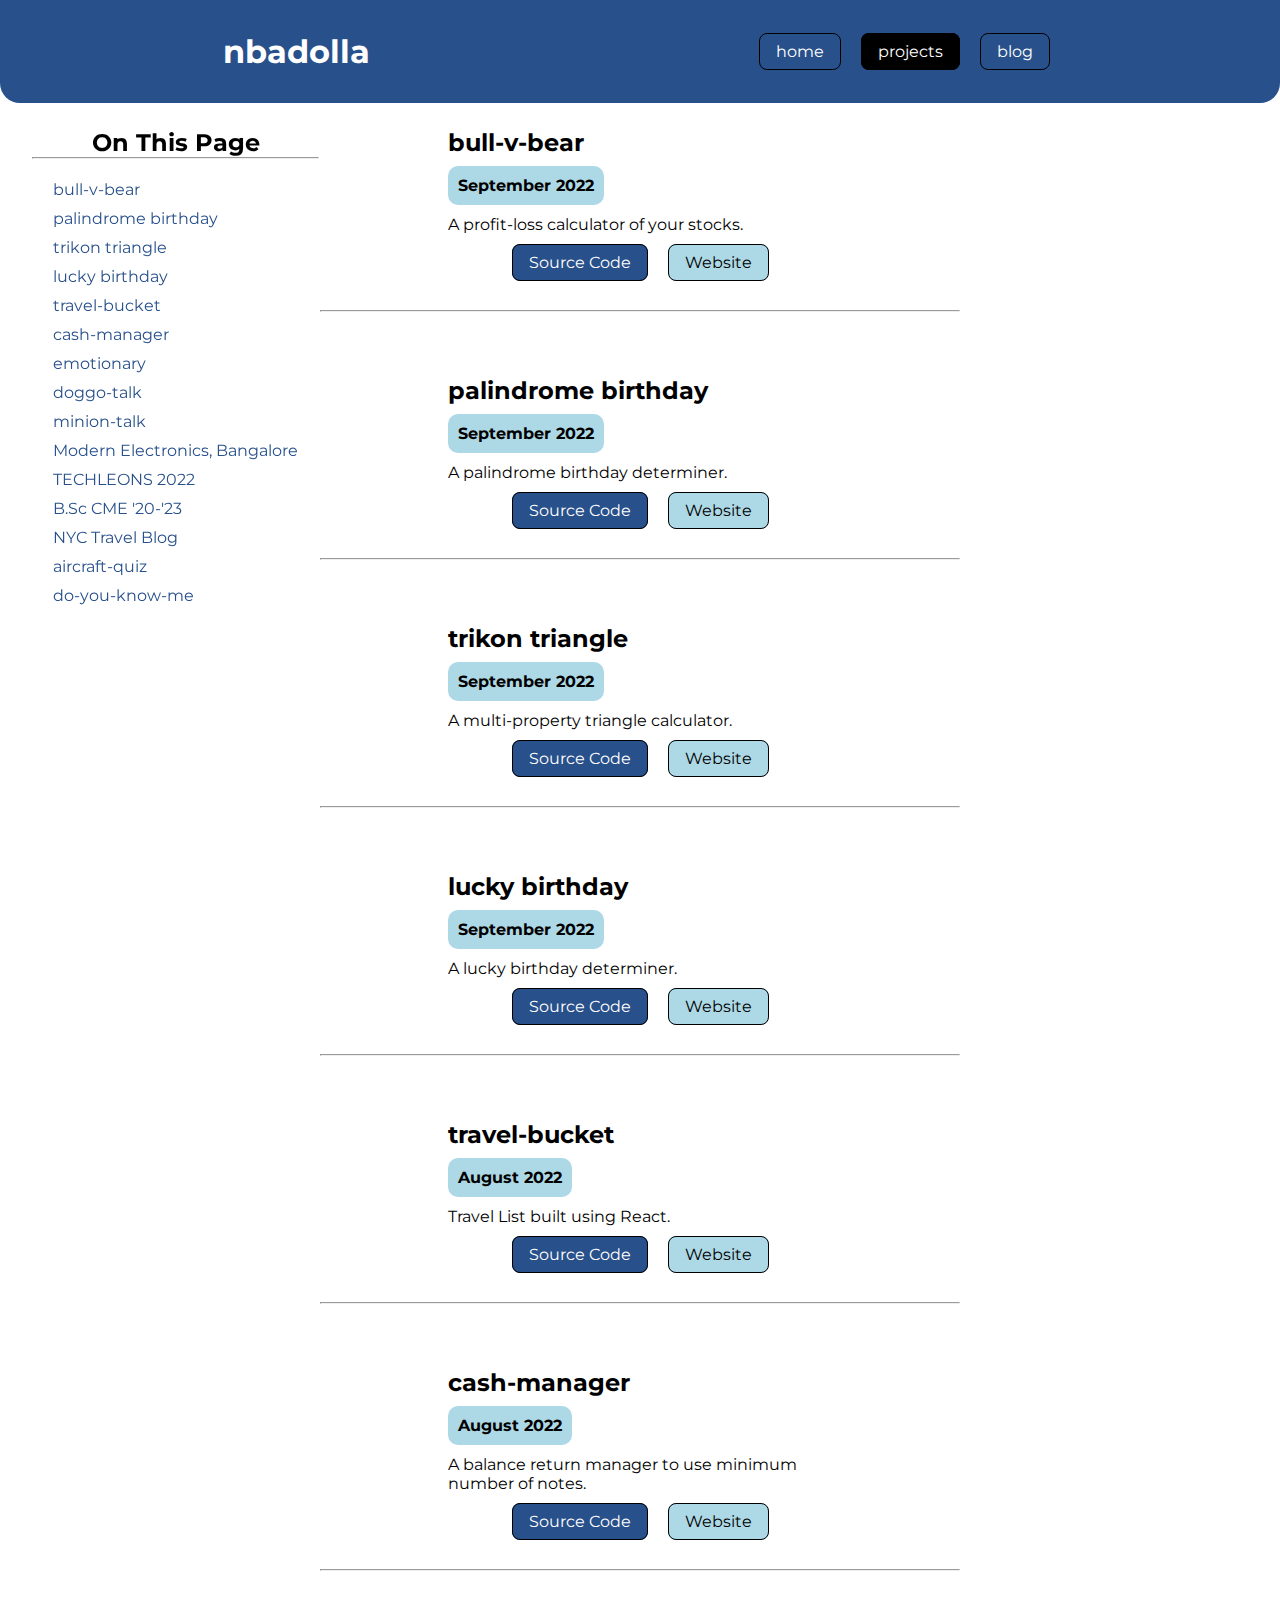
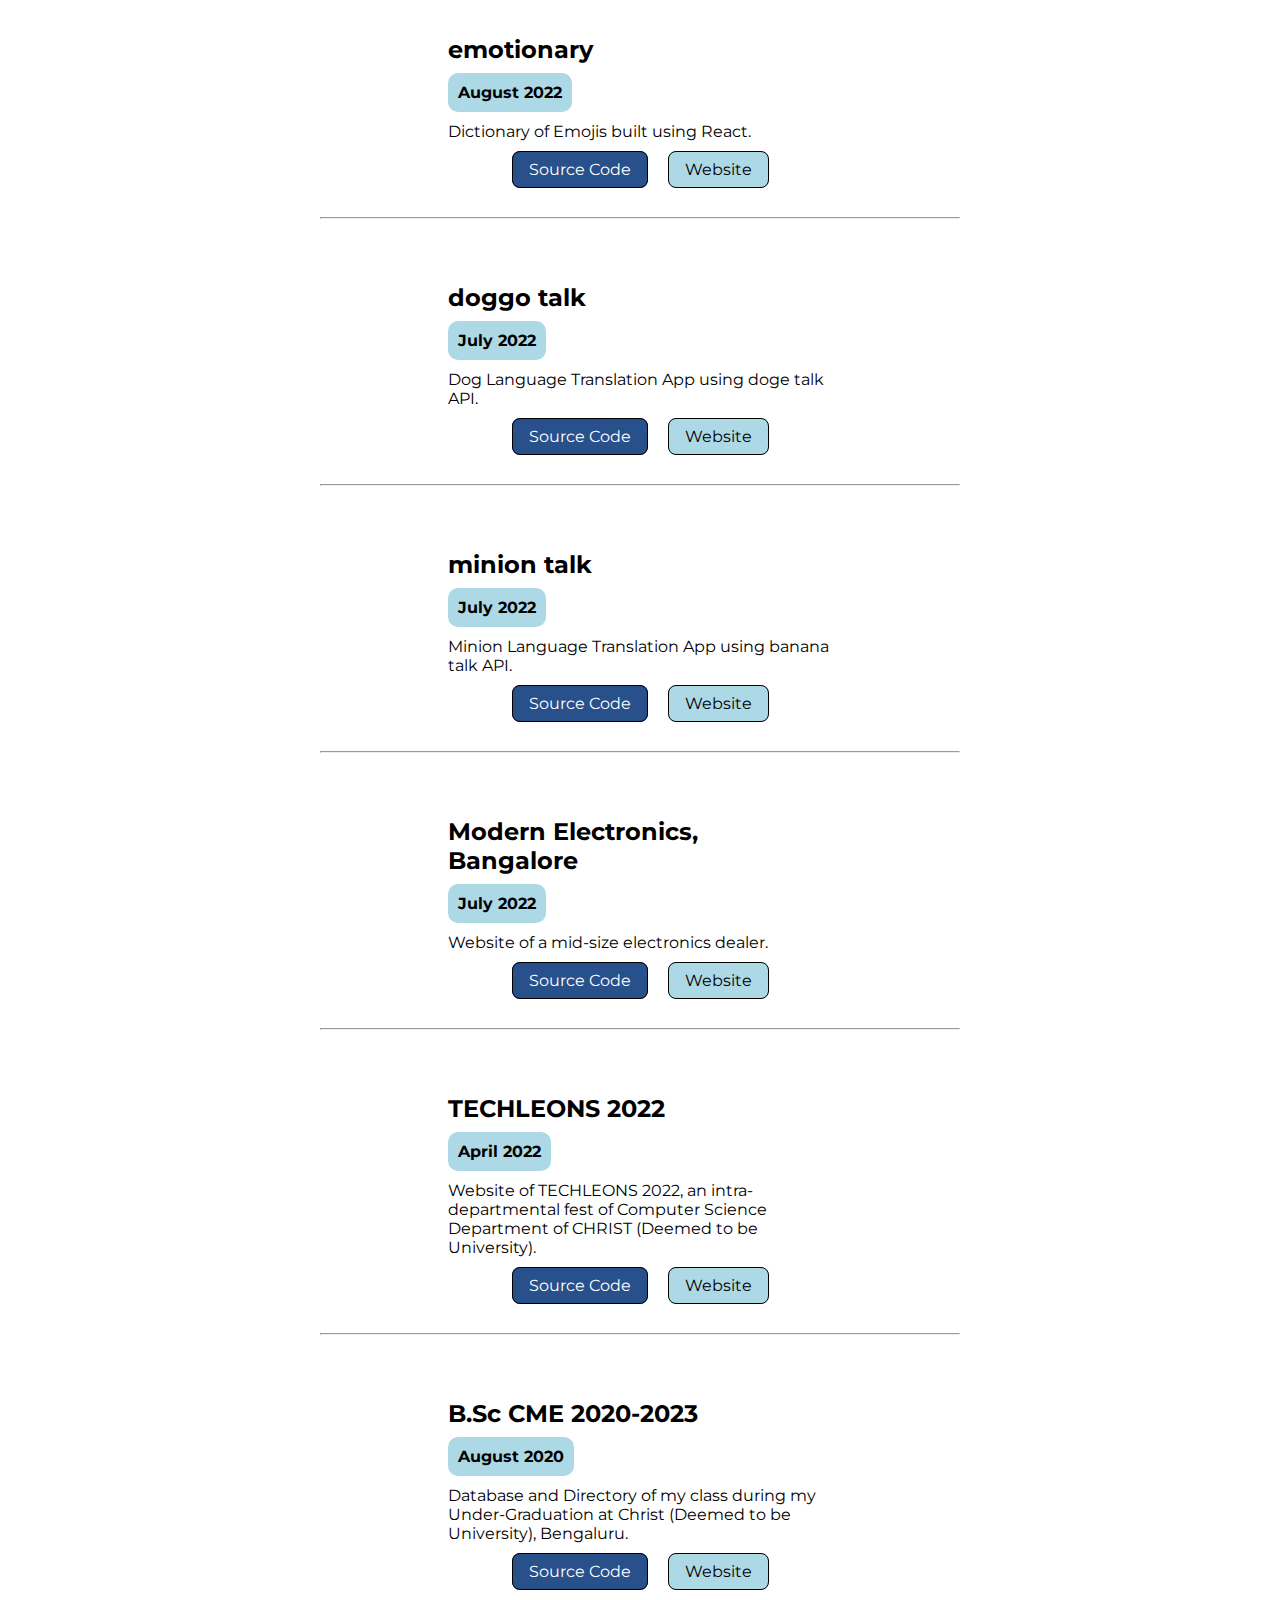
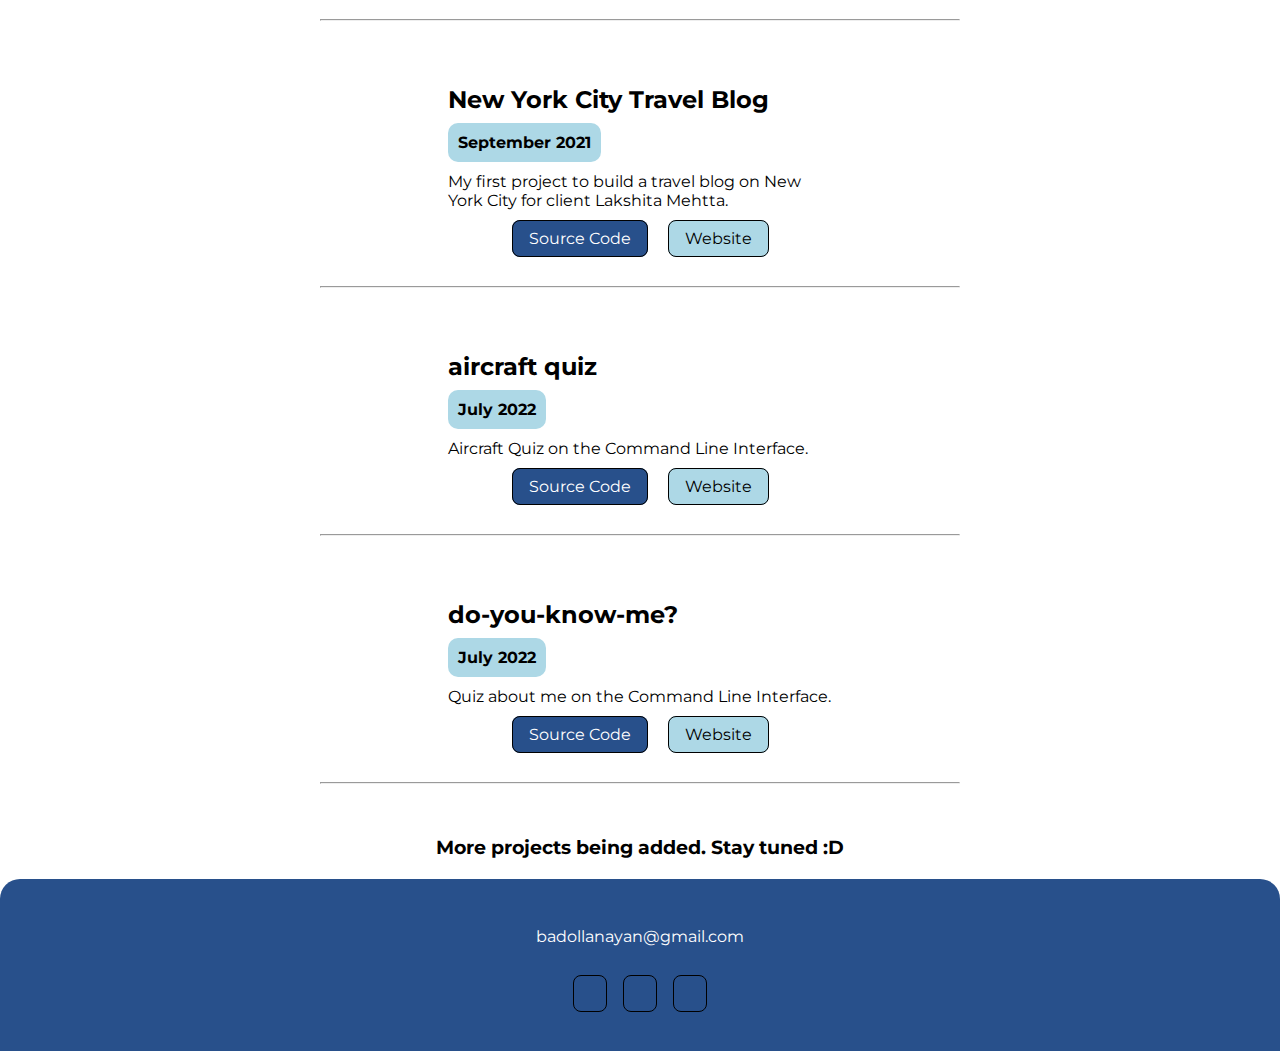
==== projects.html @ 05ab6049 "re setup" ====
<!DOCTYPE html>
<html lang="en">
<head>
    <meta charset="UTF-8">
    <meta http-equiv="X-UA-Compatible" content="IE=edge">
    <meta name="viewport" content="width=device-width, initial-scale=1.0">
    <link rel="stylesheet" href="https://use.fontawesome.com/releases/v5.6.1/css/all.css" integrity="sha384-gfdkjb5BdAXd+lj+gudLWI+BXq4IuLW5IT+brZEZsLFm++aCMlF1V92rMkPaX4PP" crossorigin="anonymous">
    <link rel="shortcut icon" type="image/x-icon" href="./favicon_io/favicon.ico">
    <link rel="stylesheet" href="style.css">
    <title>nbadolla | portfolio</title>
</head>
<body>
    <header>
        <h1>nbadolla</h1>
        <nav>
            <a class="links" href="index.html">home</a>
            <!-- <a class="links" href="about.html">about me</a> -->
            <a class="links active" href="projects.html">projects</a>
            <a class="links" href="blog.html">blog</a>
        </nav>
    </header>

    <!-- <img src="Web_Developer.png"> -->

    <div class="container">
        <div class="contents">
            <h2>On This Page</h2>
            <hr>
            <div class="connect">
                <a href="projects.html#stocks">bull-v-bear</a>
                <a href="projects.html#palindrome">palindrome birthday</a>
                <a href="projects.html#triangle">trikon triangle</a>
                <a href="projects.html#lucky">lucky birthday</a>
                <!-- <a href="projects.html#birthday">good birthday-bad birthday</a> -->
                <a href="projects.html#travel">travel-bucket</a>
                <a href="projects.html#cashManager">cash-manager</a>
                <a href="projects.html#emoji">emotionary</a>
                <!-- <a href="projects.html#timer">tick-tock</a> -->
                <a href="projects.html#dog">doggo-talk</a>
                <a href="projects.html#minion">minion-talk</a>
                <a href="projects.html#modern">Modern Electronics, Bangalore</a>
                <a href="projects.html#techleons">TECHLEONS 2022</a>
                <!-- <a href="projects.html#todo">todo list</a> -->
                <a href="projects.html#cme">B.Sc CME '20-'23</a>
                <a href="projects.html#nyc">NYC Travel Blog</a>
                <a href="projects.html#aircraft">aircraft-quiz</a>
                <a href="projects.html#knowMe">do-you-know-me</a>
            </div>
        </div>
        <div class="projects">
            <div id="stocks" class="project">
                <div class="info">
                    <h2 class="name">bull-v-bear</h2>
                    <br>
                    <h4 class="date">September 2022</h4>
                    <br>
                    <p class="desc">A profit-loss calculator of your stocks.</p>
                    <br>
                </div>
                <div class="attachments">
                    <a class="links" href="https://github.com/nayanbadolla/profit-loss" target="_blank">Source Code</a>
                    <a class="link" href="https://nbadolla-profit-loss.netlify.app" target="_blank">Website</a>
                </div>
                <br><br>
                <hr>
            </div>
            <div id="palindrome" class="project">
                <div class="info">
                    <h2 class="name">palindrome birthday</h2>
                    <br>
                    <h4 class="date">September 2022</h4>
                    <br>
                    <p class="desc">A palindrome birthday determiner.</p>
                    <br>
                </div>
                <div class="attachments">
                    <a class="links" href="https://github.com/nayanbadolla/palindrome-birthday" target="_blank">Source Code</a>
                    <a class="link" href="https://nbadolla-palindrome-birthday.netlify.app" target="_blank">Website</a>
                </div>
                <br><br>
                <hr>
            </div>
            <div id="triangle" class="project">
                <div class="info">
                    <h2 class="name">trikon triangle</h2>
                    <br>
                    <h4 class="date">September 2022</h4>
                    <br>
                    <p class="desc">A multi-property triangle calculator.</p>
                    <br>
                </div>
                <div class="attachments">
                    <a class="links" href="https://github.com/nayanbadolla/triangle-gk" target="_blank">Source Code</a>
                    <a class="link" href="https://nbadolla-triangle-gk.netlify.app" target="_blank">Website</a>
                </div>
                <br><br>
                <hr>
            </div>
            <div id="lucky" class="project">
                <div class="info">
                    <h2 class="name">lucky birthday</h2>
                    <br>
                    <h4 class="date">September 2022</h4>
                    <br>
                    <p class="desc">A lucky birthday determiner.</p>
                    <br>
                </div>
                <div class="attachments">
                    <a class="links" href="https://github.com/nayanbadolla/lucky-birthday" target="_blank">Source Code</a>
                    <a class="link" href="https://nbadolla-lucky-birthday.netlify.app" target="_blank">Website</a>
                </div>
                <br><br>
                <hr>
            </div>
            <div id="travel" class="project">
                <div class="info">
                    <h2 class="name">travel-bucket</h2>
                    <br>
                    <h4 class="date">August 2022</h4>
                    <br>
                    <p class="desc">Travel List built using React.</p>
                    <br>
                </div>
                <div class="attachments">
                    <a class="links" href="https://github.com/nayanbadolla/travel-recommendation" target="_blank">Source Code</a>
                    <a class="link" href="https://1vpzcv.csb.app/" target="_blank">Website</a>
                </div>
                <br><br>
                <hr>
            </div>
            <div id="cashManager" class="project">
                <div class="info">
                    <h2 class="name">cash-manager</h2>
                    <br>
                    <h4 class="date">August 2022</h4>
                    <br>
                    <p class="desc">A balance return manager to use minimum number of notes.</p>
                    <br>
                </div>
                <div class="attachments">
                    <a class="links" href="https://github.com/nayanbadolla/cash-manager" target="_blank">Source Code</a>
                    <a class="link" href="https://nbadolla-cash-manager.netlify.app" target="_blank">Website</a>
                </div>
                <br><br>
                <hr>
            </div>
            <div id="emoji" class="project">
                <div class="info">
                    <h2 class="name">emotionary</h2>
                    <br>
                    <h4 class="date">August 2022</h4>
                    <br>
                    <p class="desc">Dictionary of Emojis built using React.</p>
                    <br>
                </div>
                <div class="attachments">
                    <a class="links" href="https://github.com/nayanbadolla/emotionary" target="_blank">Source Code</a>
                    <a class="link" href="https://0i3nyo.csb.app/" target="_blank">Website</a>
                </div>
                <br><br>
                <hr>
            </div>
            <!-- <div id="timer" class="project">
                <div class="info">
                    <h2 class="name">tick-tock</h2>
                    <br>
                    <h4 class="date">August 2022</h4>
                    <br>
                    <p class="desc">Timer App built using React</p>
                    <br>
                </div>
                <div class="attachments">
                    <a class="links" href="https://github.com/nayanbadolla/timer-app" target="_blank">Source Code</a>
                    <a class="link" href="https://b72f94.csb.app/" target="_blank">Website</a>
                </div>
                <br><br>
                <hr>
            </div> -->
            <div id="dog" class="project">
                <div class="info">
                    <h2 class="name">doggo talk</h2>
                    <br>
                    <h4 class="date">July 2022</h4>
                    <br>
                    <p class="desc">Dog Language Translation App using doge talk API.</p>
                    <br>
                </div>
                <div class="attachments">
                    <a class="links" href="https://github.com/nayanbadolla/doggo-talk" target="_blank">Source Code</a>
                    <a class="link" href="https://nbadolla-doggo-talk.netlify.app" target="_blank">Website</a>
                </div>
                <br><br>
                <hr>
            </div>
            <div id="minion" class="project">
                <div class="info">
                    <h2 class="name">minion talk</h2>
                    <br>
                    <h4 class="date">July 2022</h4>
                    <br>
                    <p class="desc">Minion Language Translation App using banana talk API.</p>
                    <br>
                </div>
                <div class="attachments">
                    <a class="links" href="https://github.com/nayanbadolla/minion-talk" target="_blank">Source Code</a>
                    <a class="link" href="https://nbadolla-minion-talk.netlify.app" target="_blank">Website</a>
                </div>
                <br><br>
                <hr>
            </div>
            <div id="modern" class="project">
                <div class="info">
                    <h2 class="name">Modern Electronics, Bangalore</h2>
                    <br>
                    <h4 class="date">July 2022</h4>
                    <br>
                    <p class="desc">Website of a mid-size electronics dealer.</p>
                    <br>
                </div>
                <div class="attachments">
                    <a class="links" href="https://github.com/nayanbadolla/modern-elec-blr" target="_blank">Source Code</a>
                    <a class="link" href="https://modern-elec-blr.netlify.app" target="_blank">Website</a>
                </div>
                <br><br>
                <hr>
            </div>
            <div id="techleons" class="project">
                <div class="info">
                    <h2 class="name">TECHLEONS 2022</h2>
                    <br>
                    <h4 class="date">April 2022</h4>
                    <br>
                    <p class="desc">Website of TECHLEONS 2022, an intra-departmental fest of Computer Science Department of CHRIST (Deemed to be University).</p>
                    <br>
                </div>
                <div class="attachments">
                    <a class="links" href="https://github.com/nayanbadolla/techleons-christ" target="_blank">Source Code</a>
                    <a class="link" href="https://techleons-christuniversity.netlify.app" target="_blank">Website</a>
                </div>
                <br><br>
                <hr>
            </div>
            <!-- <div id="todo" class="project">
                <div class="info">
                    <h2 class="name">todo list</h2>
                    <br>
                    <h4 class="date">June 2022</h4>
                    <br>
                    <p class="desc">A Todo App to write down all chores and tasks.</p>
                    <br>
                </div>
                <div class="attachments">
                    <a class="links" href="https://github.com/nayanbadolla/todoapp" target="_blank">Source Code</a>
                    <a class="link" href="https://nbadolla-todo.netlify.app" target="_blank">Website</a>
                </div>
                <br><br>
                <hr>
            </div> -->
            <div id="cme" class="project">
                <div class="info">
                    <h2 class="name">B.Sc CME 2020-2023</h2>
                    <br>
                    <h4 class="date">August 2020</h4>
                    <br>
                    <p class="desc">Database and Directory of my class during my Under-Graduation at Christ (Deemed to be University), Bengaluru.</p>
                    <br>
                </div>
                <div class="attachments">
                    <a class="links" href="https://github.com/nayanbadolla/bsc-cme" target="_blank">Source Code</a>
                    <a class="link" href="https://bsc-cme.netlify.app" target="_blank">Website</a>
                </div>
                <br><br>
                <hr>
            </div>
            <div id="nyc" class="project">
                <div class="info">
                    <h2 class="name">New York City Travel Blog </h2>
                    <br>
                    <h4 class="date">September 2021</h4>
                    <br>
                    <p class="desc">My first project to build a travel blog on New York City for client Lakshita Mehtta.</p>
                    <br>
                </div>
                <div class="attachments">
                    <a class="links" href="https://github.com/nayanbadolla/nyc-travel" target="_blank">Source Code</a>
                    <a class="link" href="https://nyc-travel.netlify.app" target="_blank">Website</a>
                </div>
                <br><br>
                <hr>
            </div>
            <div id="aircraft" class="project">
                <div class="info">
                    <h2 class="name">aircraft quiz</h2>
                    <br>
                    <h4 class="date">July 2022</h4>
                    <br>
                    <p class="desc">Aircraft Quiz on the Command Line Interface.</p>
                    <br>
                </div>
                <div class="attachments">
                    <a class="links" href="https://github.com/nayanbadolla/aircraft-quiz" target="_blank">Source Code</a>
                    <a class="link" href="https://replit.com/@NayanBadolla/markTwo?embed=true" target="_blank">Website</a>
                </div>
                <br><br>
                <hr>
            </div>
            <div id="knowMe" class="project">
                <div class="info">
                    <h2 class="name">do-you-know-me?</h2>
                    <br>
                    <h4 class="date">July 2022</h4>
                    <br>
                    <p class="desc">Quiz about me on the Command Line Interface.</p>
                    <br>
                </div>
                <div class="attachments">
                    <a class="links" href="https://github.com/nayanbadolla/know-me-quiz" target="_blank">Source Code</a>
                    <a class="link" href="https://replit.com/@NayanBadolla/markOne?embed=true" target="_blank">Website</a>
                </div>
                <br><br>
                <hr>
            </div>
            <h3 style="text-align: center; padding: 20px;">More projects being added. Stay tuned :D</h3>
            <!-- <div class="project project5"></div>
            <div class="project project6"></div> -->
        </div>
    </div>

    <footer>
        <a href="mailto:badollanayan@gmail.com" class="mail"><i class="fas fa-solid fa-envelope"></i> badollanayan@gmail.com</a>

        <br><br><br>

        <a href="https://twitter.com/NBadolla" target="_blank" class="links"><i class="fab fa-brands fa-twitter"></i></a>

        <a href="https://github.com/nayanbadolla" target="_blank" class="links"><i class="fab fa-brands fa-github"></i></a>

        <a href="https://linkedin.com/in/nayan-badolla-043187182" target="_blank" class="links"><i class="fab fa-brands fa-linkedin"></i></a>

        <!-- <a href="https://www.instagram.com/mindofillusions/?hl=en" target="_blank" class="links">Instagram</a> -->
    </footer>
</body>
</html>
---- style.css ----
@import url('https://fonts.googleapis.com/css2?family=Montserrat&display=swap');

:root {
    --primary-color: rgb(40, 80, 139);
    --secondary-color: rgb(173, 216, 230);
    --text-color: white;
}

* {
    margin: 0;
    box-sizing: border-box;
    scroll-behavior: smooth;
    font-family: 'Montserrat', sans-serif;
}

body {
    text-align: center;
    /* max-width: 60%;
    margin: auto; */
}

header, footer {
    background-color: var(--primary-color);
    color: var(--text-color);
}

a {
    text-decoration: none;
}

button {
    padding: 0.5em 1em;
    margin: 0.5em;
    border-radius: 0.5em;
    background-color: var(--secondary-color);
    font-weight: bolder;
    border: none;
    font-size: medium;
}

span {
    color: rgb(255, 98, 0);
}

header {
    display: flex;
    padding: 2em;
    border-bottom-left-radius: 20px;
    border-bottom-right-radius: 20px;
    justify-content: space-around;
    align-items: center;
    position: fixed;
    width: 100vw;
}

.links {
    padding: 0.5em 1em;
    margin: 0 0.5em;
    border-radius: 0.5em;
    border: .1em solid black;
    background-color: var(--primary-color);
    color: var(--text-color);
}

.link {
    padding: 0.5em 1em;
    margin: 0 0.5em;
    border-radius: 0.5em;
    border: .1em solid black;
    background-color: var(--secondary-color);
    color: black;
}

nav .links:hover {
    background-color: black;
}

.active {
    background-color: black;
}

.intro {
    padding: 6em 5em 2em 5em;
}

img{
    width: 500px;
    height: 400px;
}

.technologies, .proj, .blog {
    padding: 2em;
}

.technologies h1, .proj h1, .blog h1 {
    padding-bottom: 1rem;
}

.mail {
    color: var(--text-color);
    /* padding-bottom: 5em; */
}

.mail:hover {
    color: black;
    transition: 0.5s;
}

footer {
    padding: 3em;
    border-top-left-radius: 20px;
    border-top-right-radius: 20px;
}

/* PROJECTS  */

.contents {
    position: fixed;
    padding: 2em;
    margin-top: 6em;
}

.connect {
    display: flex;
    flex-direction: column;
    margin: 1rem;
}

.connect a {
    padding: 5px;
    text-align: left;
    color: var(--primary-color);
}

.connect a:hover {
    text-decoration: underline;
}

.projects {
    text-align: left;
    padding: 6rem 5rem 0 5rem;
    /* max-width: 75%;
    margin: auto; */
}

.project {
    padding: 2em 15em;
    /* padding-bottom: 30px;
    padding-top: 30px; */
}

.info {
    max-width: 60%;
    margin: auto;
}

.name {
    margin-right: 20px;
}

.date {
    background-color: var(--secondary-color);
    color: black;
    border-radius: 10px;
    padding: 10px;
    display: inline;
}

.desc {
    padding-top: 20px;
}

.attachments {
    text-align: center;
}

.inline {
    display: flex; 
}

@media only screen and (max-width:768px) {
    header {
        display: block;
        padding: 2em;
    }

    header h1 {
        margin-bottom: 1em;
    }

    .intro {
        padding: 10em 2em 3em 2em;
    }

    .intro img {
        width: 18em;
        height: 15em;
    }

    .projects {
        /* max-width: 100%; */
        padding: 10em 1em 1em 1em;
    }

    .project {
        padding: 1em;
    }

    .attachments {
        padding-bottom: 1em;
    }
    
    .progress {
        padding-top: 10em;
    }

    .progress img {
        width: 20em;
    }

    .contents {
        display: none;
    }
}
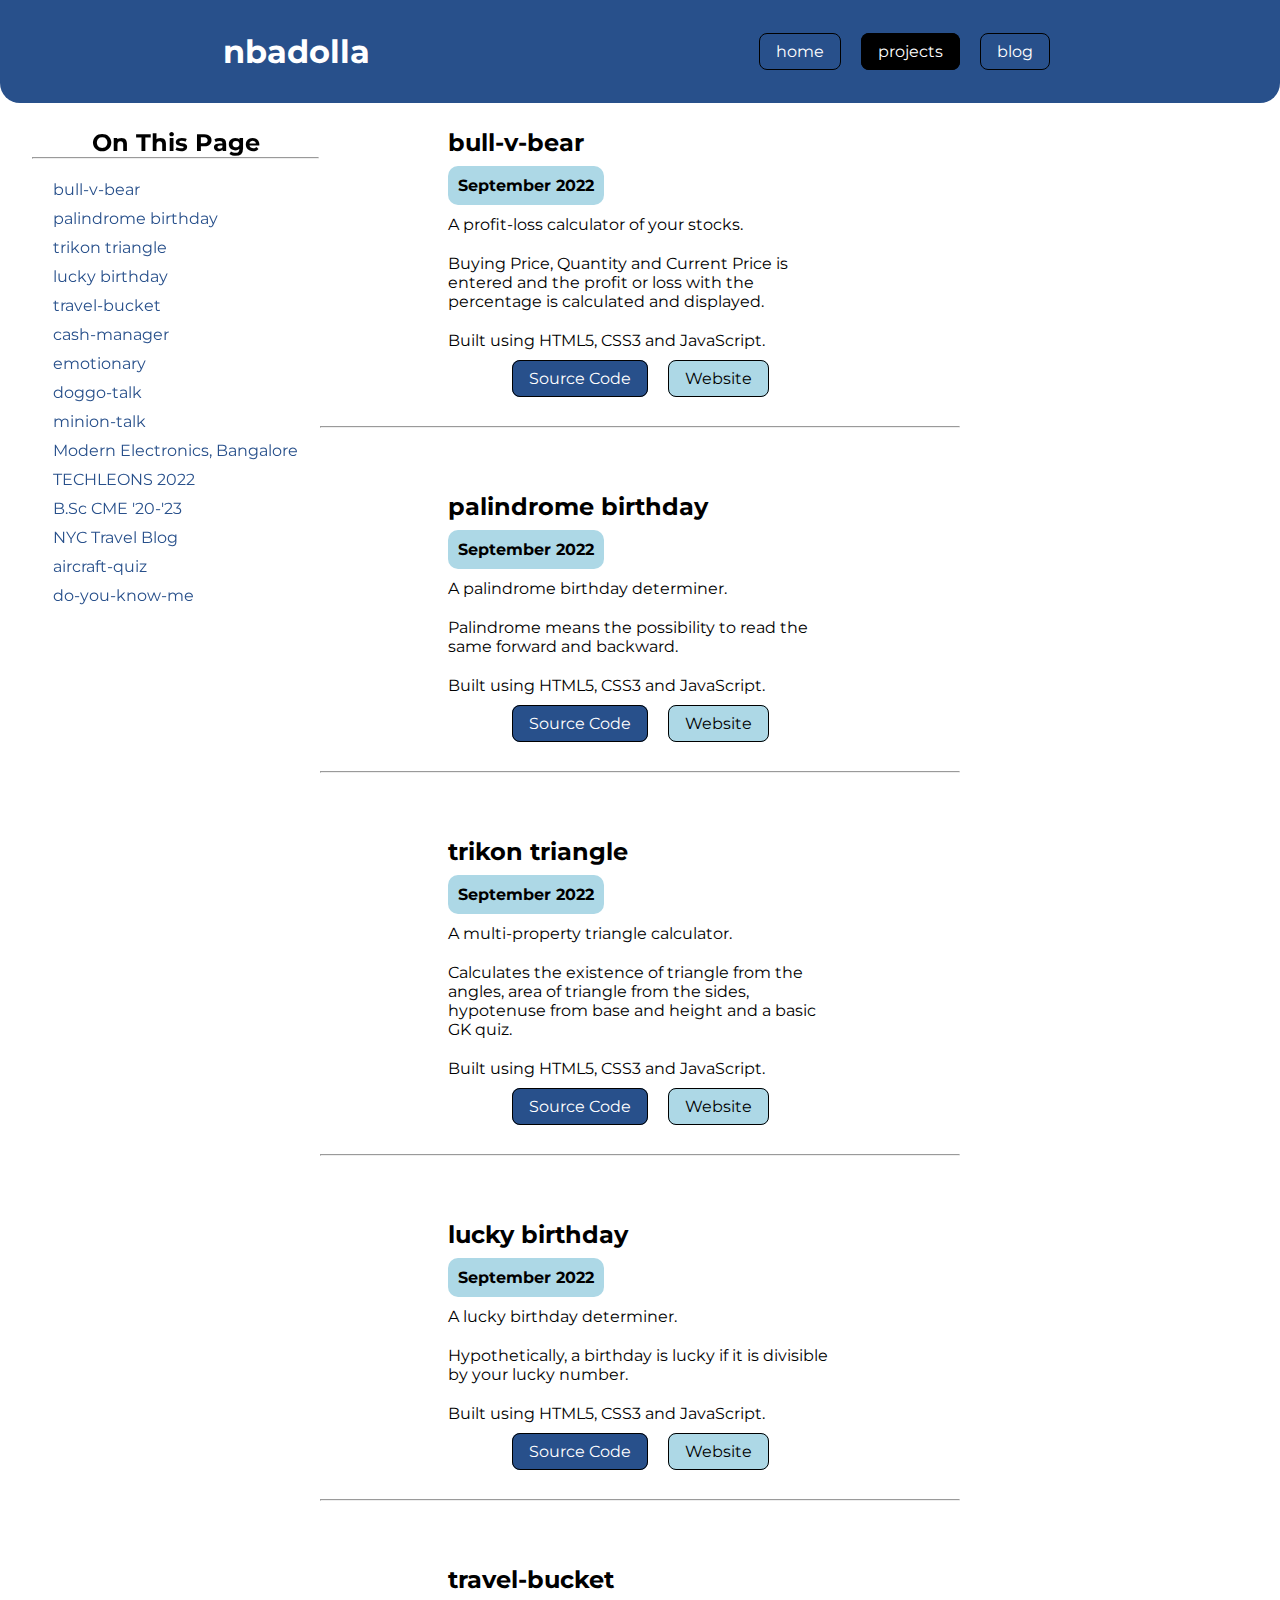
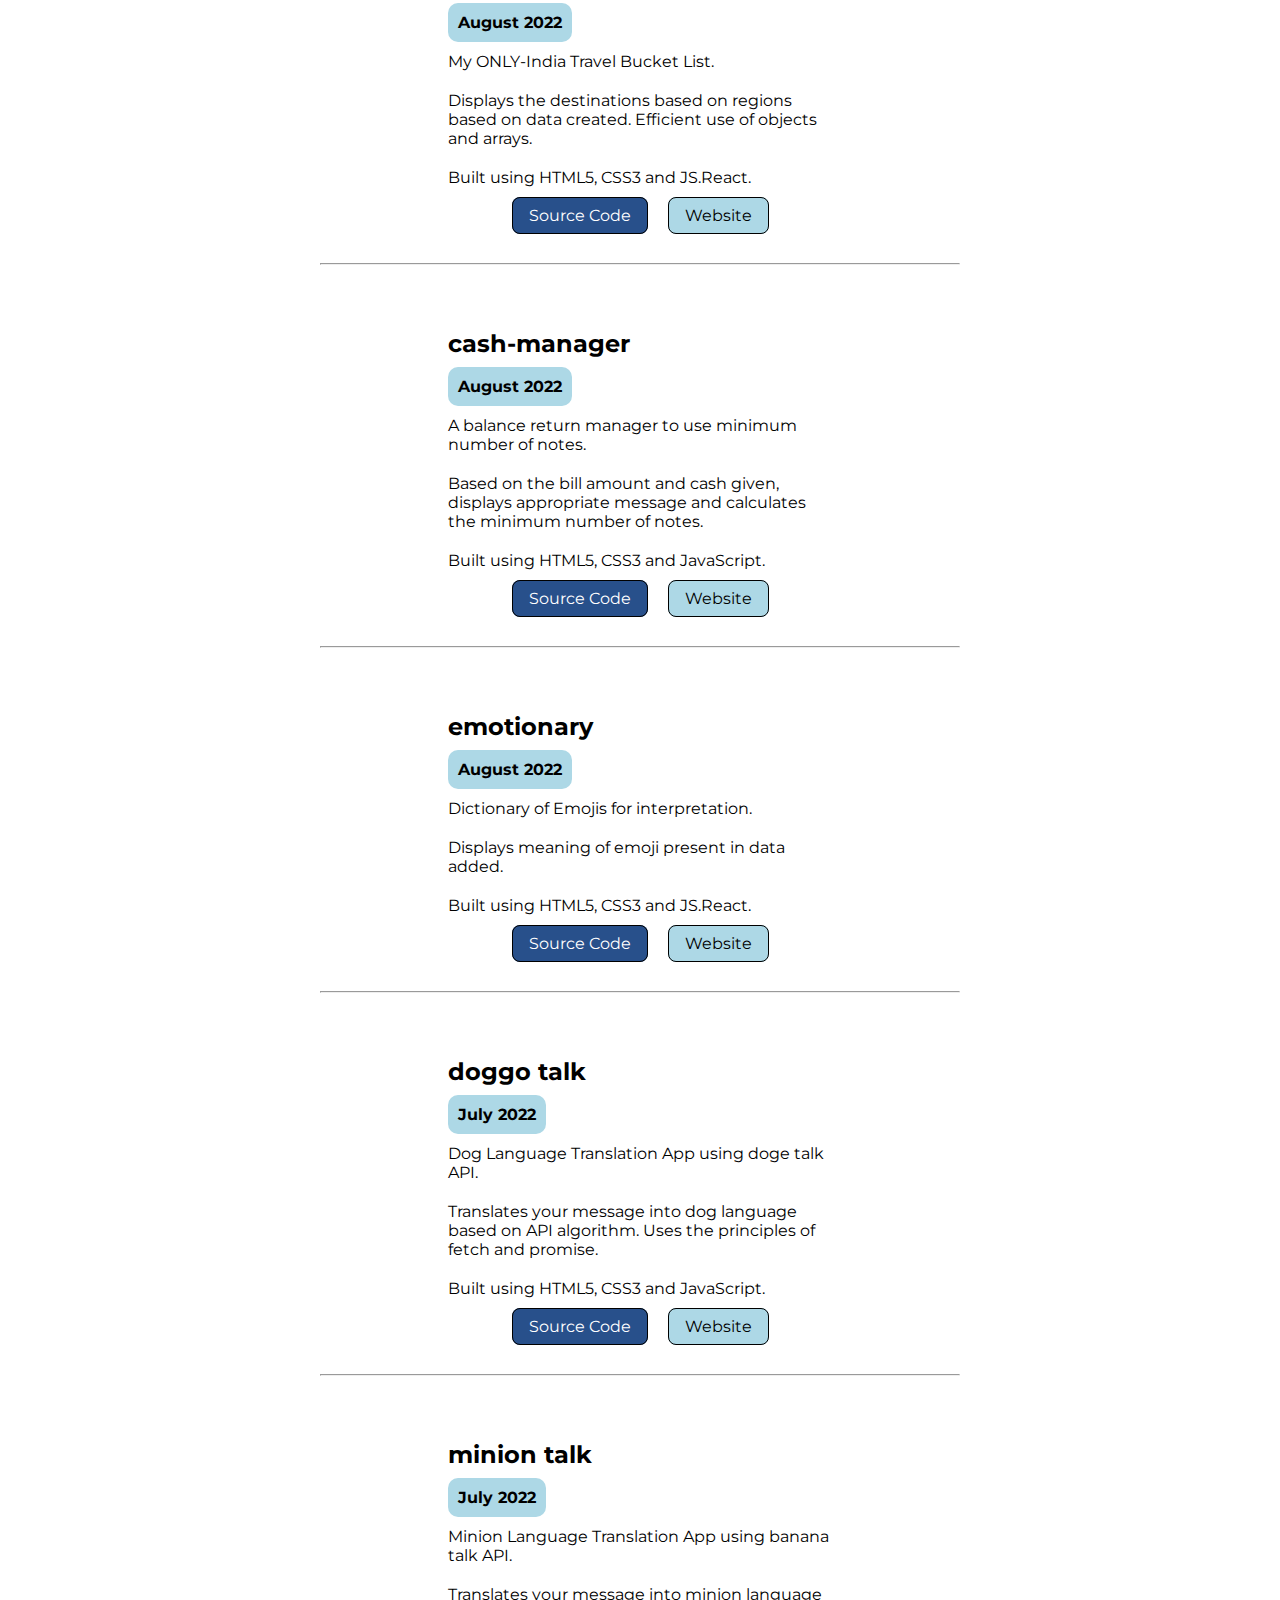
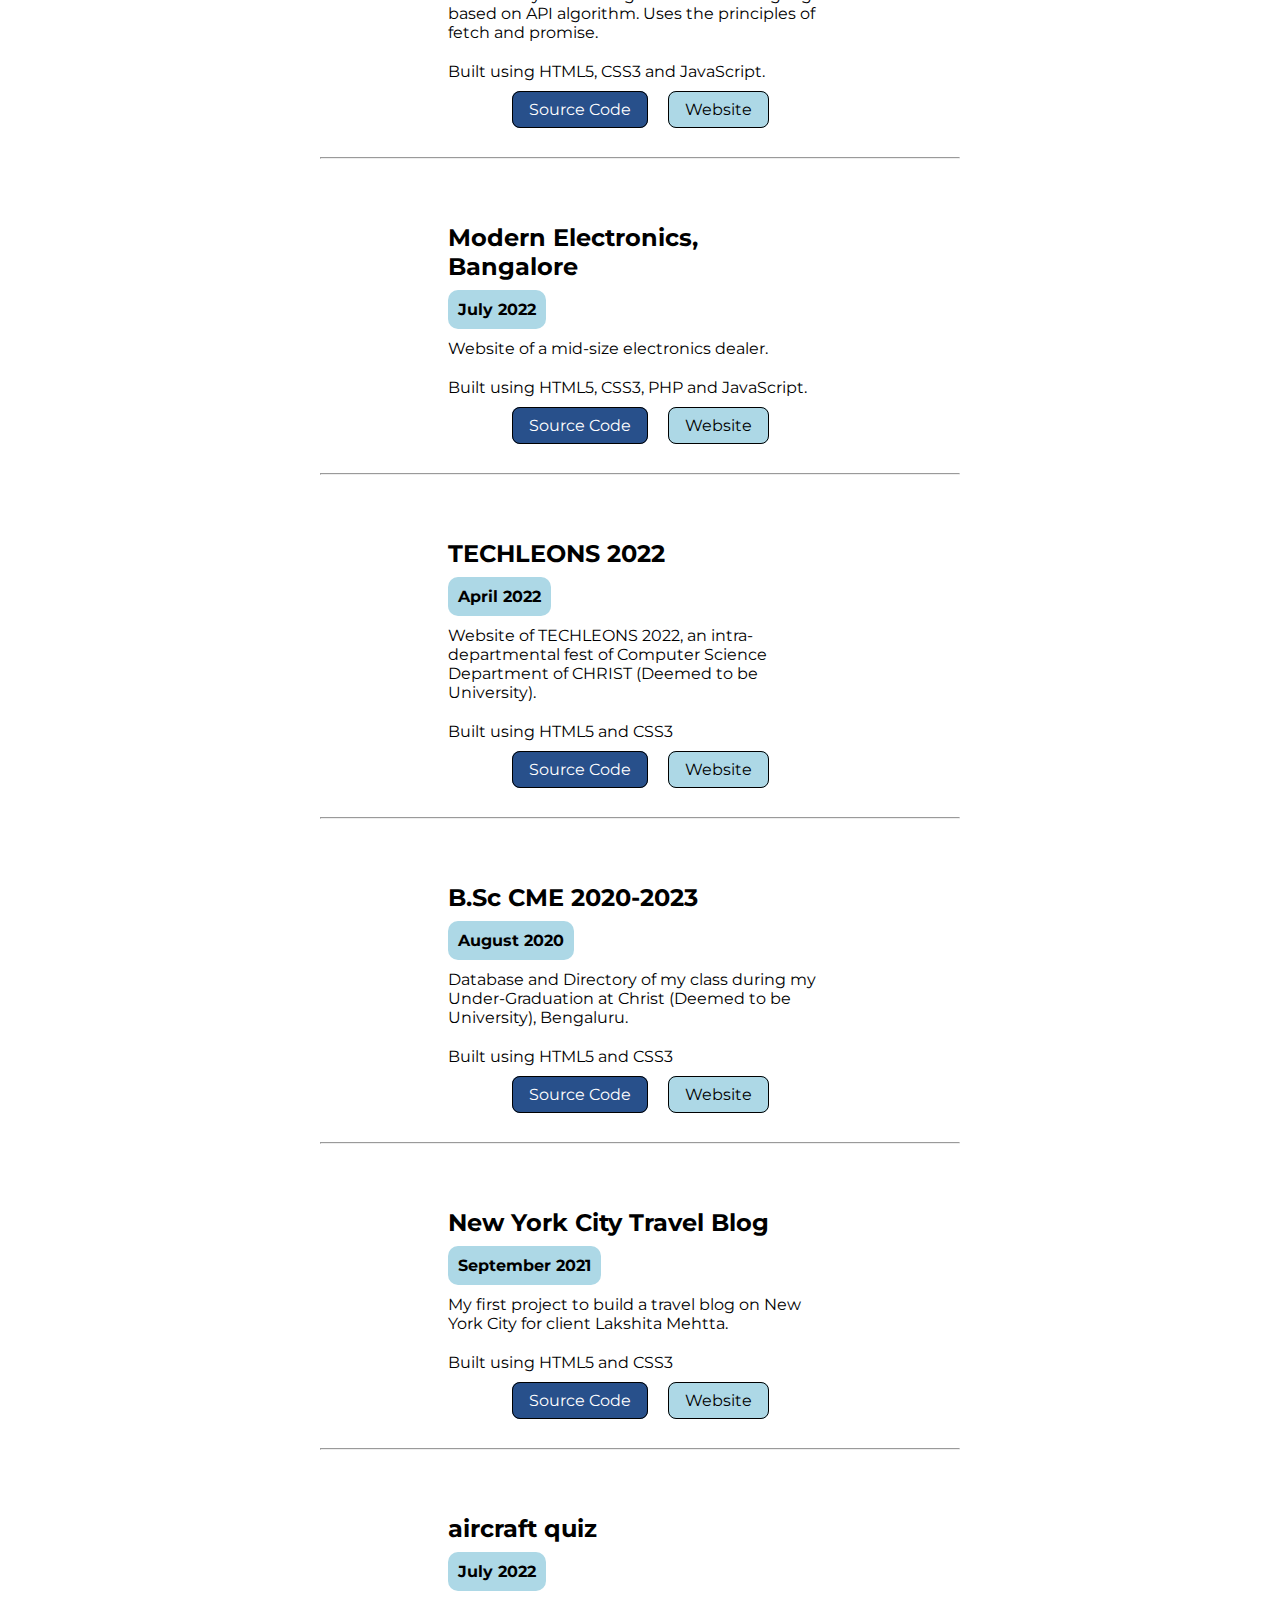
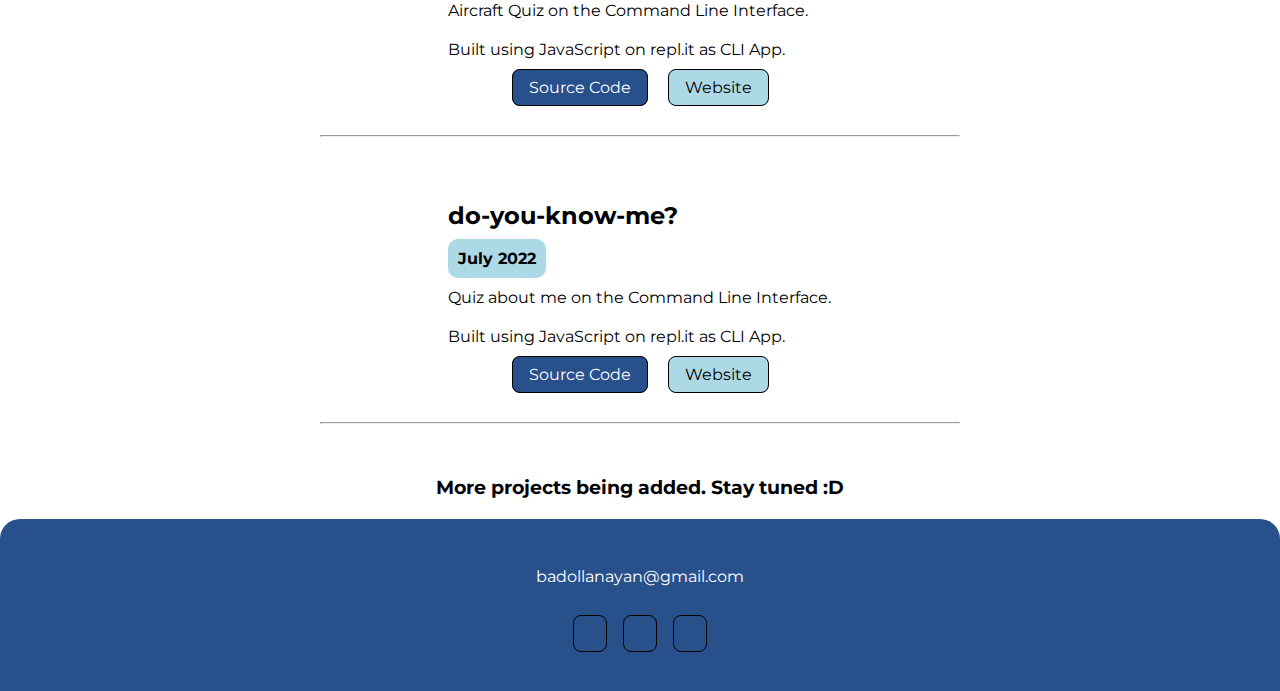
==== commit 44a4078d: "added more description" ====
--- a/projects.html
+++ b/projects.html
@@ -55,6 +55,8 @@
                     <h4 class="date">September 2022</h4>
                     <br>
                     <p class="desc">A profit-loss calculator of your stocks.</p>
+                    <p class="desc">Buying Price, Quantity and Current Price is entered and the profit or loss with the percentage is calculated and displayed.</p>
+                    <p class="desc">Built using HTML5, CSS3 and JavaScript.</p>
                     <br>
                 </div>
                 <div class="attachments">
@@ -71,6 +73,8 @@
                     <h4 class="date">September 2022</h4>
                     <br>
                     <p class="desc">A palindrome birthday determiner.</p>
+                    <p class="desc">Palindrome means the possibility to read the same forward and backward.</p>
+                    <p class="desc">Built using HTML5, CSS3 and JavaScript.</p>
                     <br>
                 </div>
                 <div class="attachments">
@@ -87,6 +91,8 @@
                     <h4 class="date">September 2022</h4>
                     <br>
                     <p class="desc">A multi-property triangle calculator.</p>
+                    <p class="desc">Calculates the existence of triangle from the angles, area of triangle from the sides, hypotenuse from base and height and a basic GK quiz.</p>
+                    <p class="desc">Built using HTML5, CSS3 and JavaScript.</p>
                     <br>
                 </div>
                 <div class="attachments">
@@ -103,6 +109,8 @@
                     <h4 class="date">September 2022</h4>
                     <br>
                     <p class="desc">A lucky birthday determiner.</p>
+                    <p class="desc">Hypothetically, a birthday is lucky if it is divisible by your lucky number.</p>
+                    <p class="desc">Built using HTML5, CSS3 and JavaScript.</p>
                     <br>
                 </div>
                 <div class="attachments">
@@ -118,7 +126,9 @@
                     <br>
                     <h4 class="date">August 2022</h4>
                     <br>
-                    <p class="desc">Travel List built using React.</p>
+                    <p class="desc">My ONLY-India Travel Bucket List.</p>
+                    <p class="desc">Displays the destinations based on regions based on data created. Efficient use of objects and arrays.</p>
+                    <p class="desc">Built using HTML5, CSS3 and JS.React.</p>
                     <br>
                 </div>
                 <div class="attachments">
@@ -135,6 +145,8 @@
                     <h4 class="date">August 2022</h4>
                     <br>
                     <p class="desc">A balance return manager to use minimum number of notes.</p>
+                    <p class="desc">Based on the bill amount and cash given, displays appropriate message and calculates the minimum number of notes. </p>
+                    <p class="desc">Built using HTML5, CSS3 and JavaScript.</p>
                     <br>
                 </div>
                 <div class="attachments">
@@ -150,7 +162,9 @@
                     <br>
                     <h4 class="date">August 2022</h4>
                     <br>
-                    <p class="desc">Dictionary of Emojis built using React.</p>
+                    <p class="desc">Dictionary of Emojis for interpretation.</p>
+                    <p class="desc">Displays meaning of emoji present in data added.</p>
+                    <p class="desc">Built using HTML5, CSS3 and JS.React.</p>
                     <br>
                 </div>
                 <div class="attachments">
@@ -183,6 +197,8 @@
                     <h4 class="date">July 2022</h4>
                     <br>
                     <p class="desc">Dog Language Translation App using doge talk API.</p>
+                    <p class="desc">Translates your message into dog language based on API algorithm. Uses the principles of fetch and promise.</p>
+                    <p class="desc">Built using HTML5, CSS3 and JavaScript.</p>
                     <br>
                 </div>
                 <div class="attachments">
@@ -199,6 +215,8 @@
                     <h4 class="date">July 2022</h4>
                     <br>
                     <p class="desc">Minion Language Translation App using banana talk API.</p>
+                    <p class="desc">Translates your message into minion language based on API algorithm. Uses the principles of fetch and promise.</p>
+                    <p class="desc">Built using HTML5, CSS3 and JavaScript.</p>
                     <br>
                 </div>
                 <div class="attachments">
@@ -215,6 +233,7 @@
                     <h4 class="date">July 2022</h4>
                     <br>
                     <p class="desc">Website of a mid-size electronics dealer.</p>
+                    <p class="desc">Built using HTML5, CSS3, PHP and JavaScript.</p>
                     <br>
                 </div>
                 <div class="attachments">
@@ -231,6 +250,7 @@
                     <h4 class="date">April 2022</h4>
                     <br>
                     <p class="desc">Website of TECHLEONS 2022, an intra-departmental fest of Computer Science Department of CHRIST (Deemed to be University).</p>
+                    <p class="desc">Built using HTML5 and CSS3</p>
                     <br>
                 </div>
                 <div class="attachments">
@@ -263,6 +283,7 @@
                     <h4 class="date">August 2020</h4>
                     <br>
                     <p class="desc">Database and Directory of my class during my Under-Graduation at Christ (Deemed to be University), Bengaluru.</p>
+                    <p class="desc">Built using HTML5 and CSS3</p>
                     <br>
                 </div>
                 <div class="attachments">
@@ -279,6 +300,7 @@
                     <h4 class="date">September 2021</h4>
                     <br>
                     <p class="desc">My first project to build a travel blog on New York City for client Lakshita Mehtta.</p>
+                    <p class="desc">Built using HTML5 and CSS3</p>
                     <br>
                 </div>
                 <div class="attachments">
@@ -295,6 +317,7 @@
                     <h4 class="date">July 2022</h4>
                     <br>
                     <p class="desc">Aircraft Quiz on the Command Line Interface.</p>
+                    <p class="desc">Built using JavaScript on repl.it as CLI App.</p>
                     <br>
                 </div>
                 <div class="attachments">
@@ -311,6 +334,7 @@
                     <h4 class="date">July 2022</h4>
                     <br>
                     <p class="desc">Quiz about me on the Command Line Interface.</p>
+                    <p class="desc">Built using JavaScript on repl.it as CLI App.<p>
                     <br>
                 </div>
                 <div class="attachments">
--- a/style.css
+++ b/style.css
@@ -178,6 +178,10 @@
     display: flex; 
 }
 
+.progress {
+    height: 80vh;
+}
+
 @media only screen and (max-width:768px) {
     header {
         display: block;
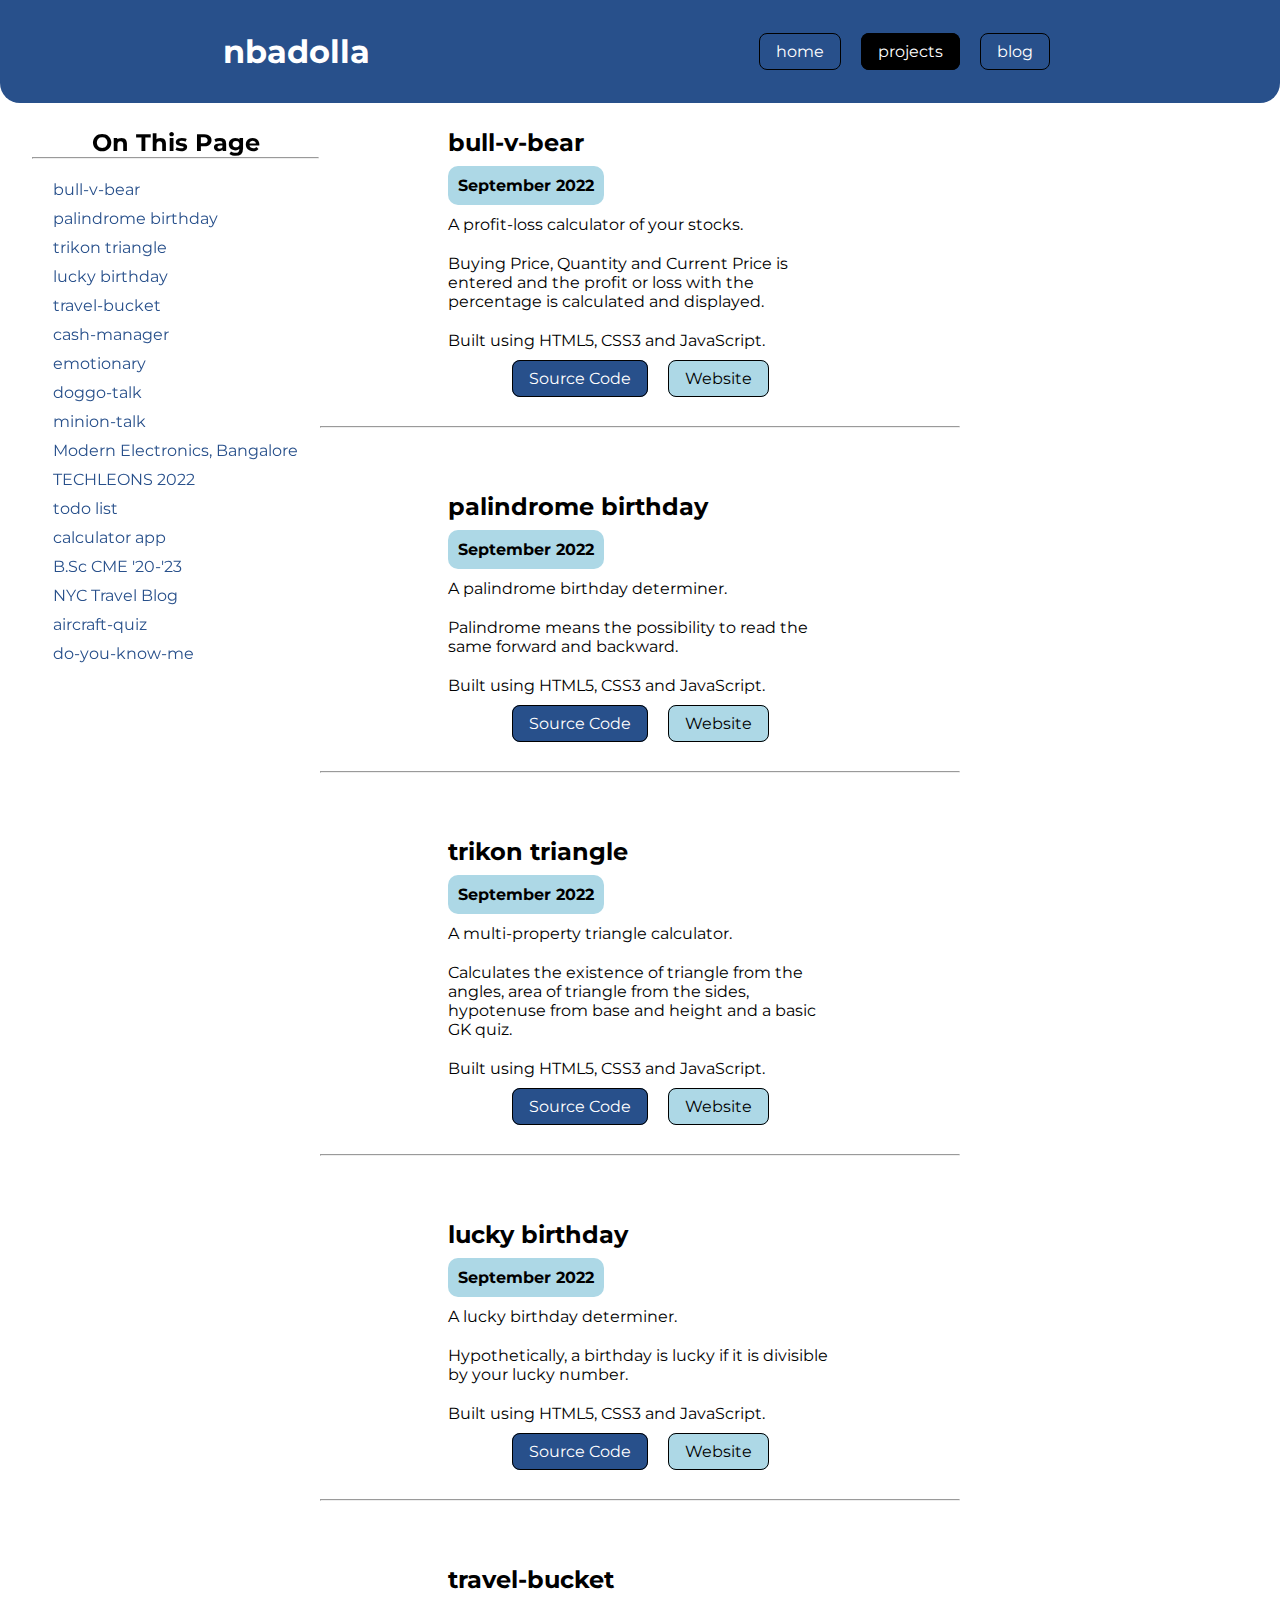
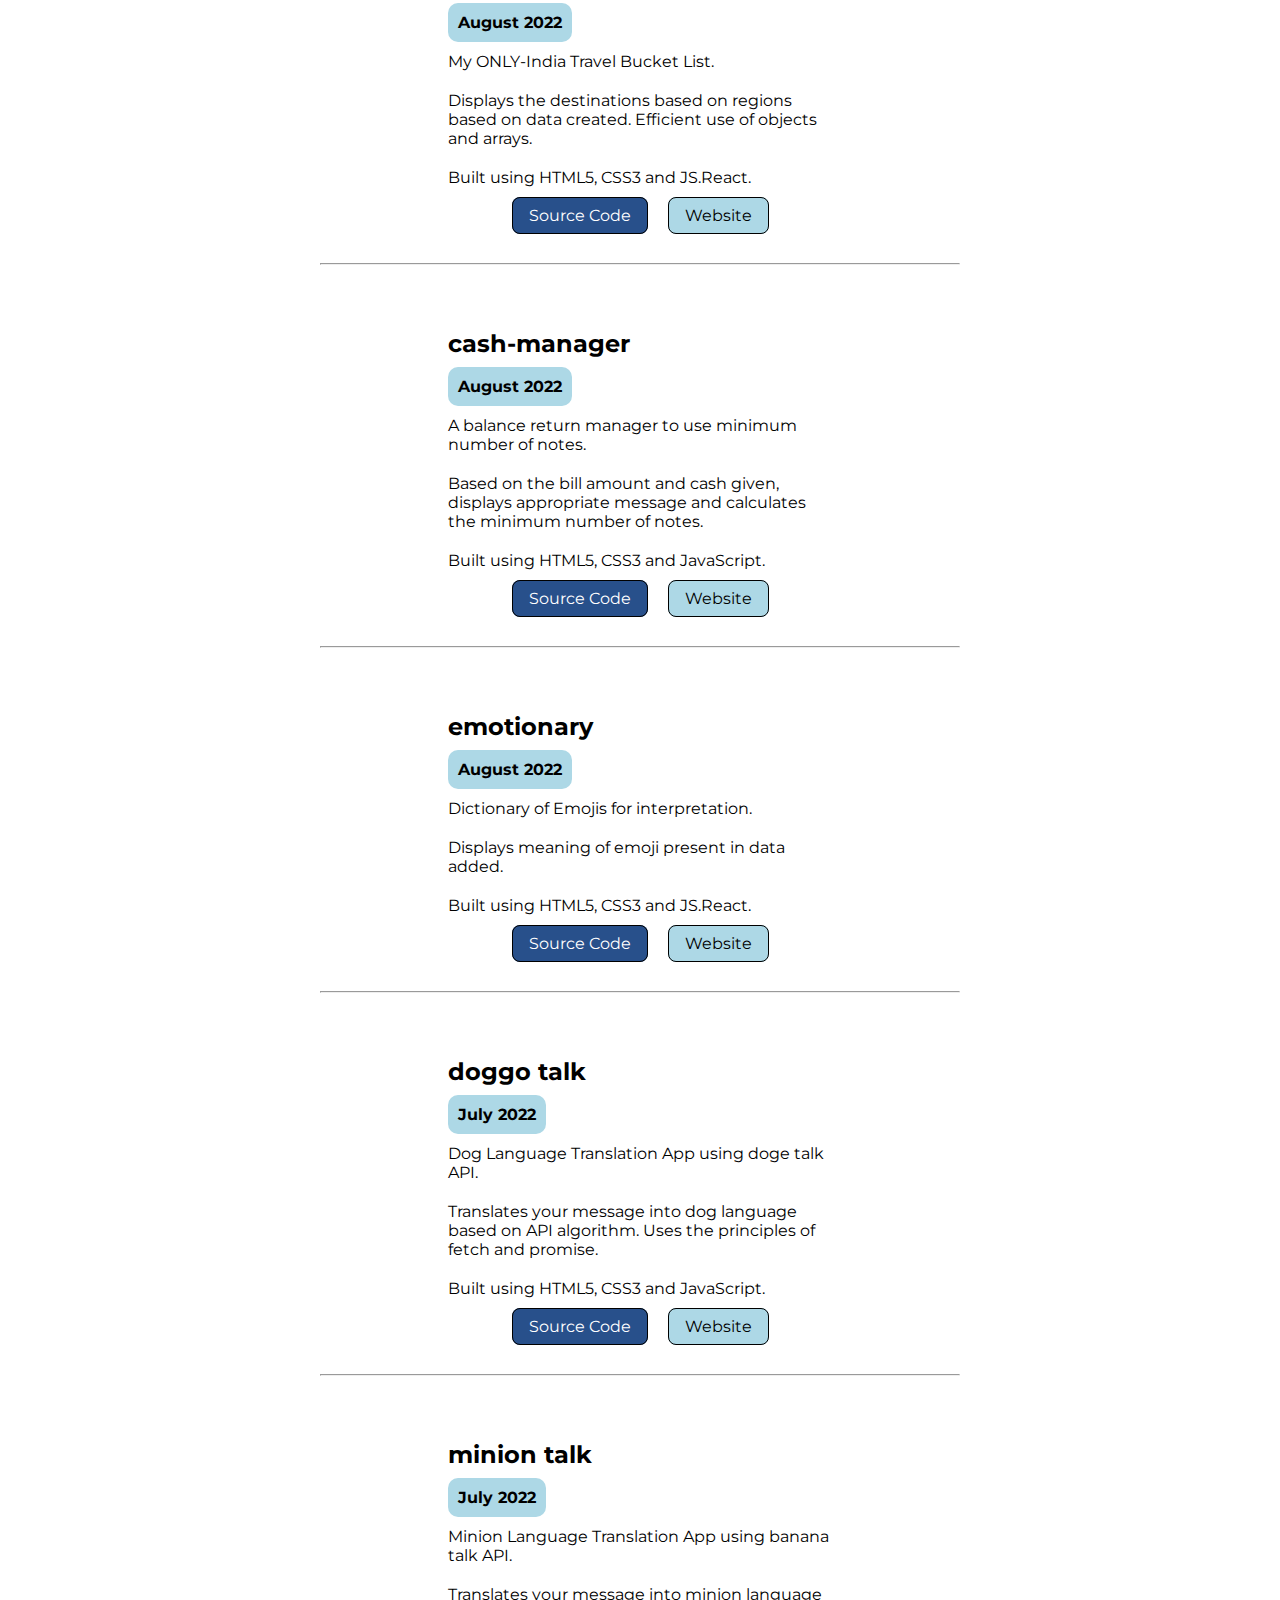
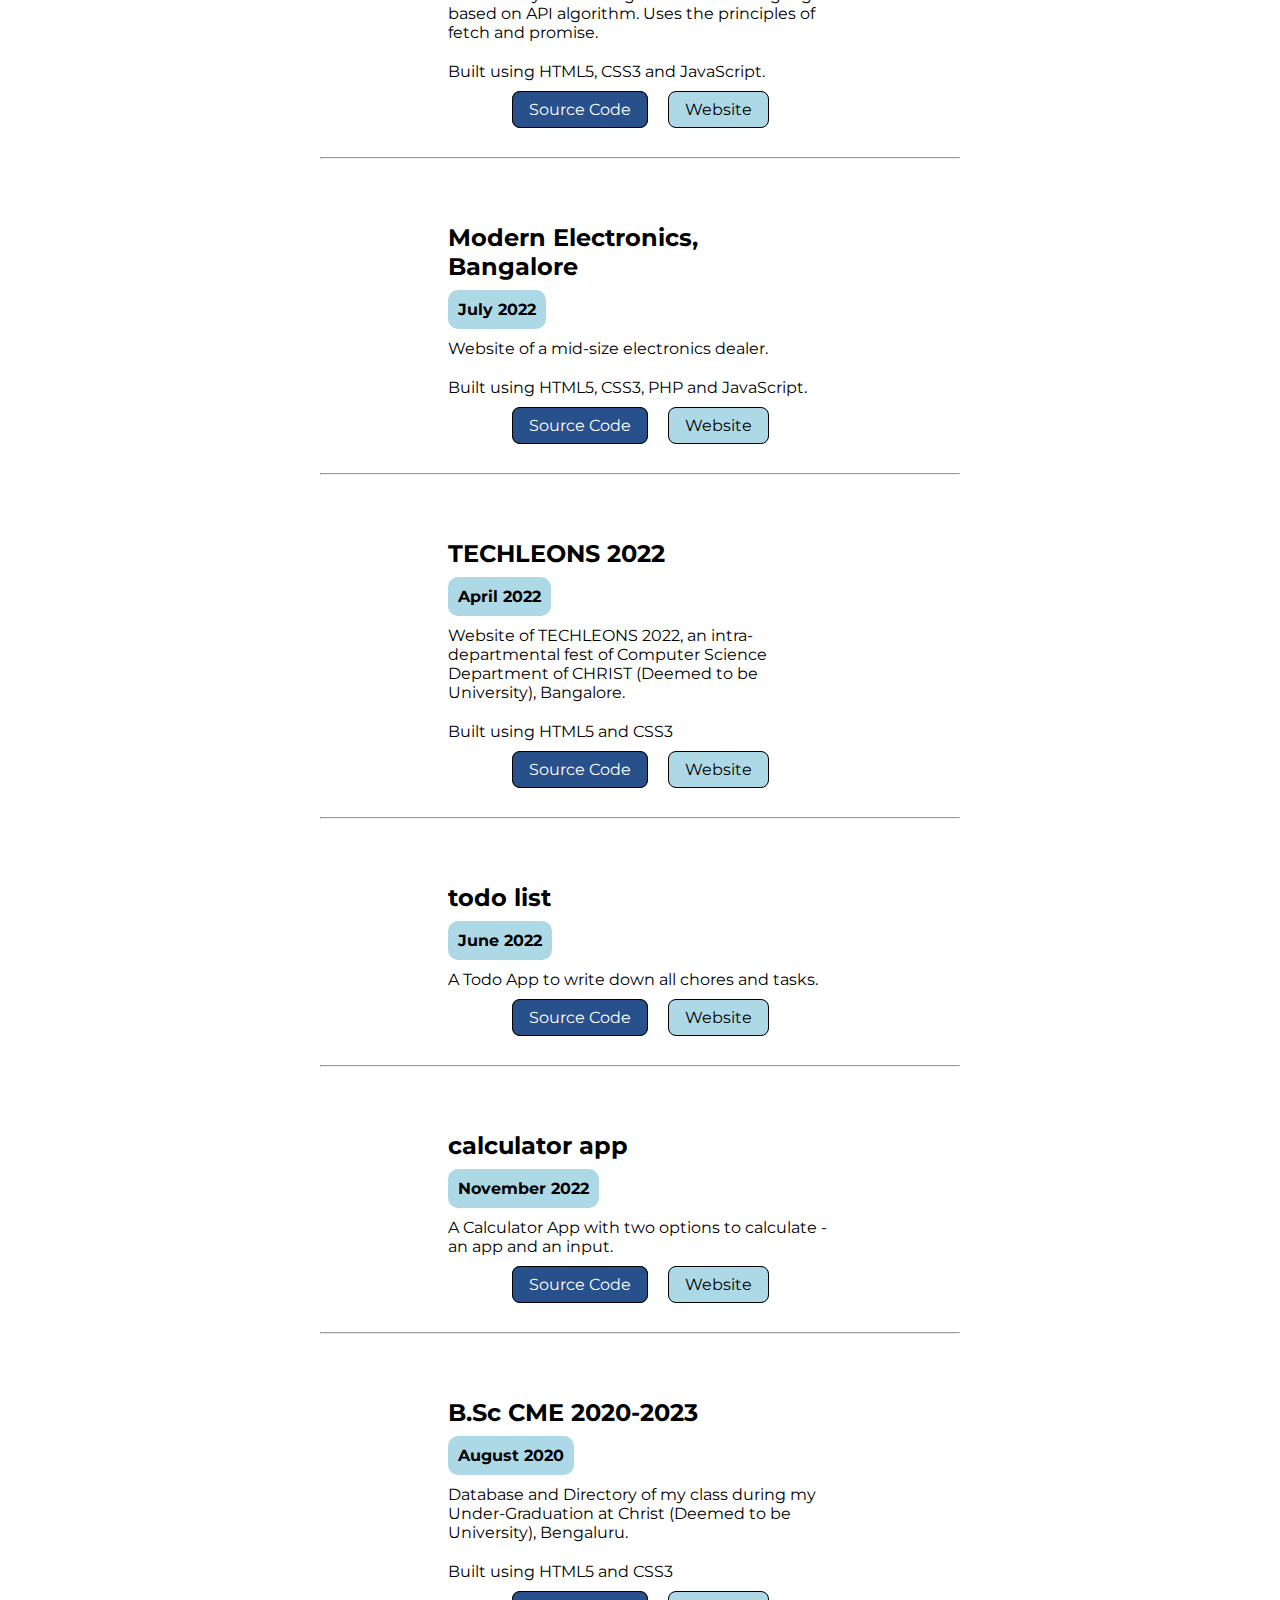
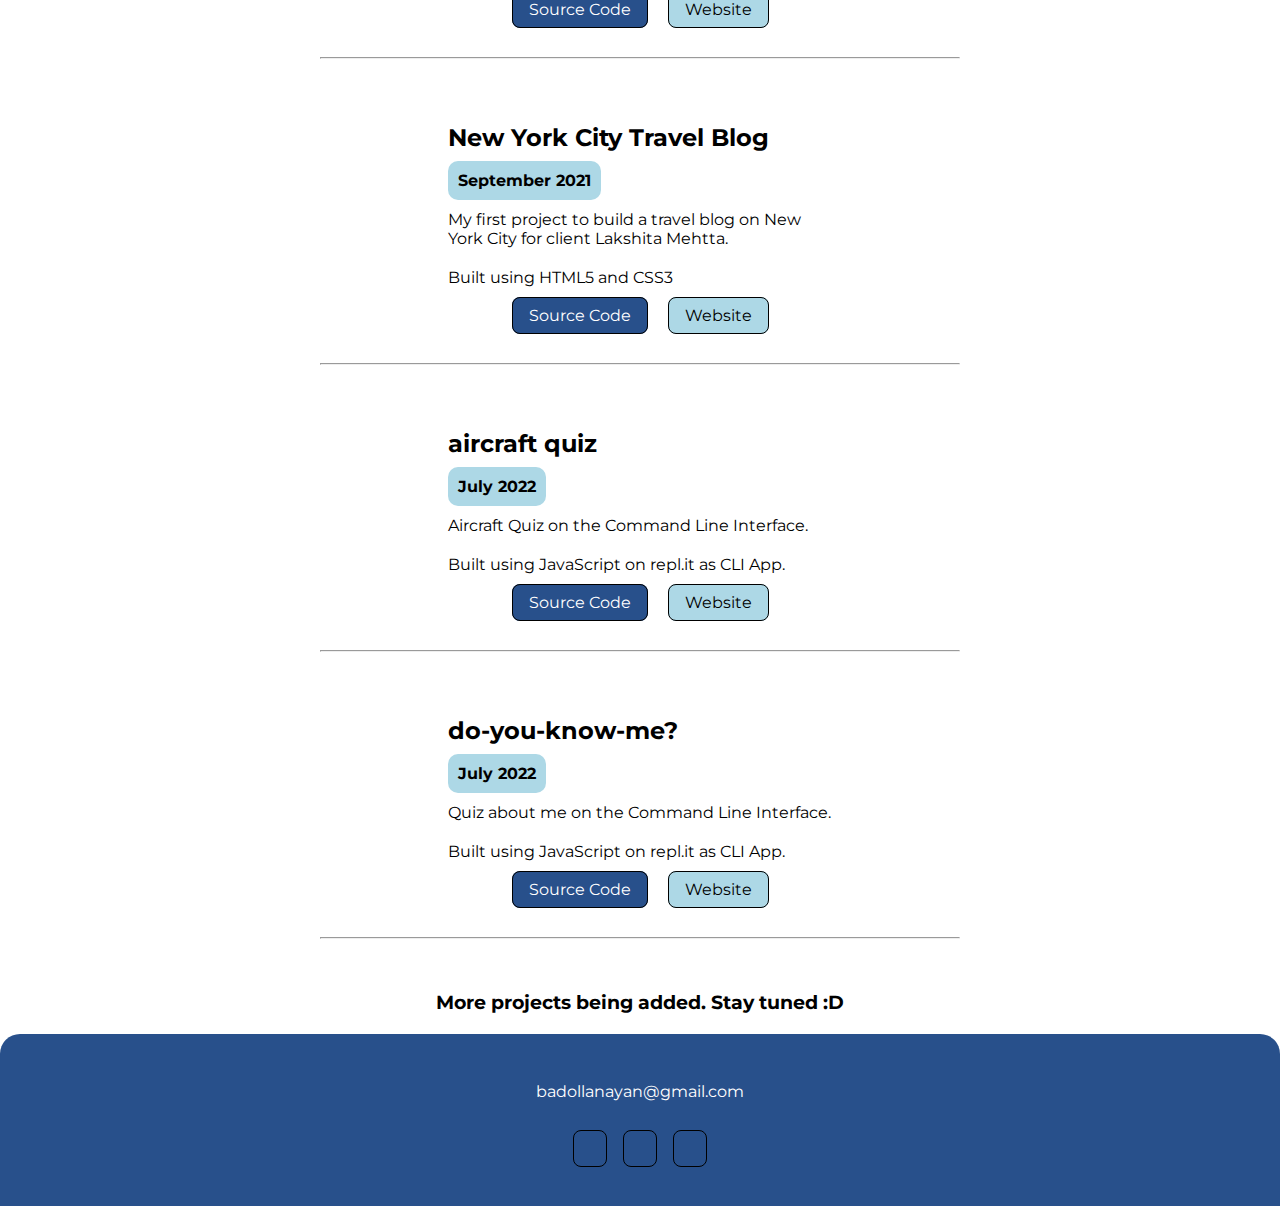
==== commit 50de1a68: "added calculator app" ====
--- a/projects.html
+++ b/projects.html
@@ -40,7 +40,8 @@
                 <a href="projects.html#minion">minion-talk</a>
                 <a href="projects.html#modern">Modern Electronics, Bangalore</a>
                 <a href="projects.html#techleons">TECHLEONS 2022</a>
-                <!-- <a href="projects.html#todo">todo list</a> -->
+                <a href="projects.html#todo">todo list</a>
+                <a href="projects.html#calculator">calculator app</a>
                 <a href="projects.html#cme">B.Sc CME '20-'23</a>
                 <a href="projects.html#nyc">NYC Travel Blog</a>
                 <a href="projects.html#aircraft">aircraft-quiz</a>
@@ -145,7 +146,7 @@
                     <h4 class="date">August 2022</h4>
                     <br>
                     <p class="desc">A balance return manager to use minimum number of notes.</p>
-                    <p class="desc">Based on the bill amount and cash given, displays appropriate message and calculates the minimum number of notes. </p>
+                    <p class="desc">Based on the bill amount and cash given, displays appropriate message and calculates the minimum number of notes.</p>
                     <p class="desc">Built using HTML5, CSS3 and JavaScript.</p>
                     <br>
                 </div>
@@ -249,7 +250,7 @@
                     <br>
                     <h4 class="date">April 2022</h4>
                     <br>
-                    <p class="desc">Website of TECHLEONS 2022, an intra-departmental fest of Computer Science Department of CHRIST (Deemed to be University).</p>
+                    <p class="desc">Website of TECHLEONS 2022, an intra-departmental fest of Computer Science Department of CHRIST (Deemed to be University), Bangalore.</p>
                     <p class="desc">Built using HTML5 and CSS3</p>
                     <br>
                 </div>
@@ -260,7 +261,7 @@
                 <br><br>
                 <hr>
             </div>
-            <!-- <div id="todo" class="project">
+            <div id="todo" class="project">
                 <div class="info">
                     <h2 class="name">todo list</h2>
                     <br>
@@ -270,12 +271,28 @@
                     <br>
                 </div>
                 <div class="attachments">
-                    <a class="links" href="https://github.com/nayanbadolla/todoapp" target="_blank">Source Code</a>
-                    <a class="link" href="https://nbadolla-todo.netlify.app" target="_blank">Website</a>
-                </div>
-                <br><br>
-                <hr>
-            </div> -->
+                    <a class="links" href="https://github.com/nayanbadolla/todo-app" target="_blank">Source Code</a>
+                    <a class="link" href="https://nbadolla-todo-app.netlify.app" target="_blank">Website</a>
+                </div>
+                <br><br>
+                <hr>
+            </div>
+            <div id="calculator" class="project">
+                <div class="info">
+                    <h2 class="name">calculator app</h2>
+                    <br>
+                    <h4 class="date">November 2022</h4>
+                    <br>
+                    <p class="desc">A Calculator App with two options to calculate - an app and an input.</p>
+                    <br>
+                </div>
+                <div class="attachments">
+                    <a class="links" href="https://github.com/nayanbadolla/todo-app" target="_blank">Source Code</a>
+                    <a class="link" href="https://nbadolla-todo-app.netlify.app" target="_blank">Website</a>
+                </div>
+                <br><br>
+                <hr>
+            </div>
             <div id="cme" class="project">
                 <div class="info">
                     <h2 class="name">B.Sc CME 2020-2023</h2>
